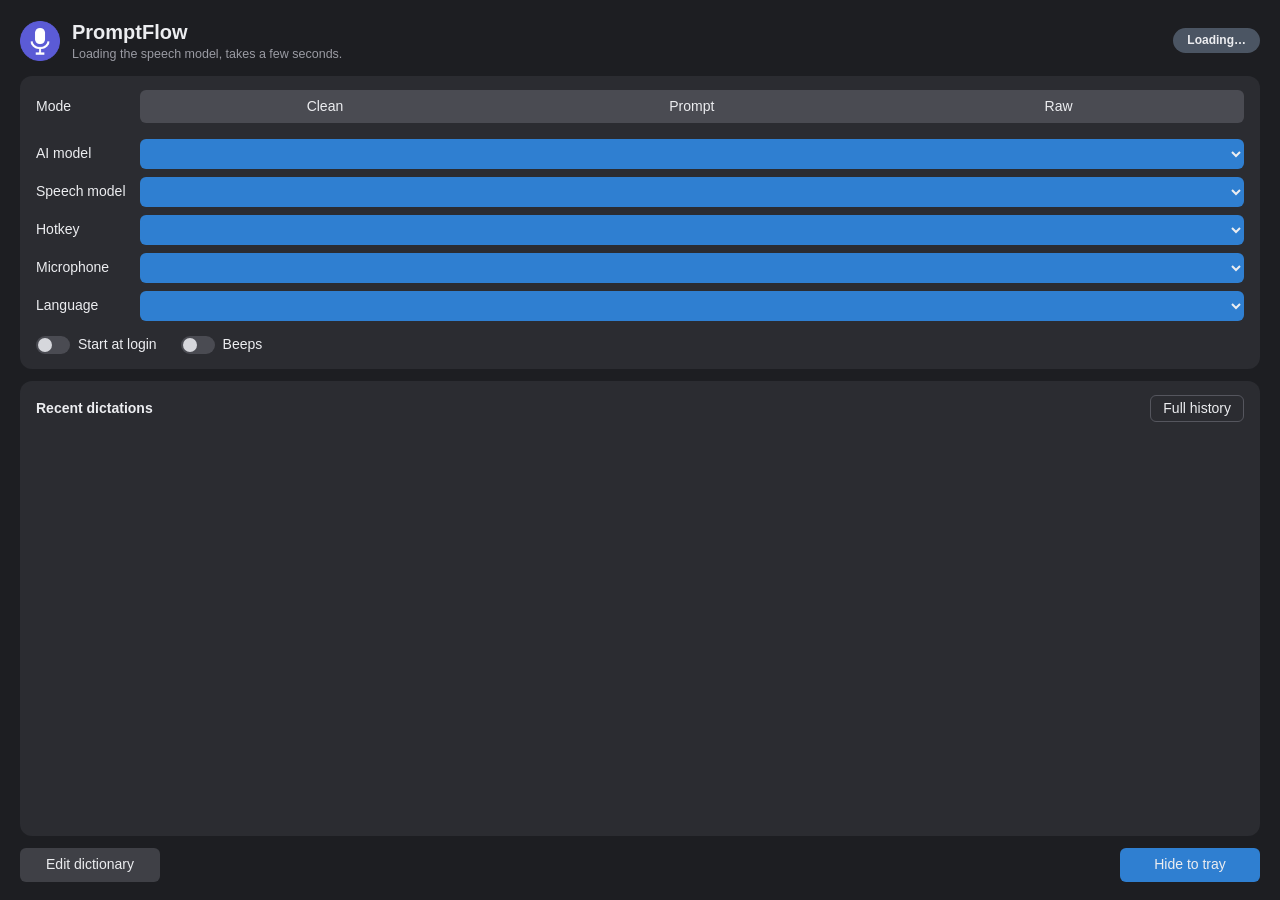
==== rust/ui/index.html @ 63909ea2 "Rust rewrite: Tauri skeleton (window + tray) Start of PromptFlow 2.0 in Rust with Tauri v2, in rust/" ====
<!doctype html>
<html lang="en">
<head>
  <meta charset="utf-8">
  <meta name="viewport" content="width=device-width, initial-scale=1">
  <title>PromptFlow</title>
  <link rel="stylesheet" href="style.css">
</head>
<body>
  <header>
    <img class="logo" src="icon.png" alt="">
    <div class="titles">
      <h1>PromptFlow</h1>
      <p id="hint">Loading the speech model, takes a few seconds.</p>
    </div>
    <span id="status" class="status loading">Loading…</span>
  </header>

  <section id="permissions" class="banner" hidden>
    <p id="permissions-text"></p>
    <button id="permissions-open">Open Settings</button>
  </section>

  <section class="card settings">
    <label>Mode</label>
    <div class="segmented" id="mode">
      <button data-value="clean">Clean</button>
      <button data-value="prompt">Prompt</button>
      <button data-value="raw">Raw</button>
    </div>
    <span></span><p class="sub" id="mode-hint"></p>

    <label for="ai-model">AI model</label>
    <select id="ai-model"></select>

    <label for="speech-model">Speech model</label>
    <select id="speech-model"></select>

    <label for="hotkey">Hotkey</label>
    <select id="hotkey"></select>

    <label for="mic">Microphone</label>
    <select id="mic"></select>

    <label for="language">Language</label>
    <select id="language"></select>

    <div class="switches">
      <label class="switch"><input type="checkbox" id="autostart"><span></span><em id="autostart-label">Start at login</em></label>
      <label class="switch"><input type="checkbox" id="sounds"><span></span><em>Beeps</em></label>
    </div>
  </section>

  <section class="card history">
    <div class="history-top">
      <h2>Recent dictations</h2>
      <button class="ghost" id="open-history">Full history</button>
    </div>
    <div id="history-list"></div>
  </section>

  <footer>
    <button class="secondary" id="edit-dictionary">Edit dictionary</button>
    <button class="primary" id="hide">Hide to tray</button>
  </footer>

  <script src="main.js"></script>
</body>
</html>
---- rust/ui/style.css ----
:root {
  --bg: #1d1e22;
  --card: #2b2c31;
  --item: #2f3036;
  --text: #ecedf0;
  --muted: #9a9ba3;
  --accent: #2f7fd1;
  --accent-hover: #2a6fb6;
  --ready: #1f8f4e;
  --recording: #d93f45;
  --processing: #c77418;
  --idle: #4b5563;
  color-scheme: dark;
}

* { box-sizing: border-box; }

html, body { height: 100%; }

body {
  margin: 0;
  padding: 18px 20px;
  display: flex;
  flex-direction: column;
  gap: 12px;
  background: var(--bg);
  color: var(--text);
  font: 14px/1.4 "Segoe UI", -apple-system, BlinkMacSystemFont, "Helvetica Neue", sans-serif;
  user-select: none;
  overflow: hidden;
}

button, select { font: inherit; color: inherit; }

header { display: flex; align-items: center; gap: 12px; }
.logo { width: 40px; height: 40px; }
.titles { flex: 1; min-width: 0; }
h1 { margin: 0; font-size: 20px; }
#hint { margin: 0; color: var(--muted); font-size: 12.5px; }

.status {
  padding: 4px 14px;
  border-radius: 13px;
  font-size: 12px;
  font-weight: 700;
  white-space: nowrap;
  background: var(--idle);
}
.status.ready { background: var(--ready); }
.status.recording { background: var(--recording); }
.status.processing, .status.permission { background: var(--processing); }
.status.error { background: var(--recording); }

.banner {
  padding: 10px 14px;
  border: 1px solid var(--processing);
  border-radius: 12px;
  background: #3a2a12;
}
.banner p { margin: 0 0 8px; }
.banner button {
  border: 0; border-radius: 6px; padding: 5px 12px;
  background: var(--processing); cursor: pointer;
}

.card { background: var(--card); border-radius: 12px; padding: 14px 16px; }

.settings {
  display: grid;
  grid-template-columns: auto 1fr;
  gap: 8px 14px;
  align-items: center;
}
.settings > label { color: var(--text); }
.sub { margin: -4px 0 2px; color: var(--muted); font-size: 12.5px; }

select {
  width: 100%;
  padding: 6px 10px;
  border: 0;
  border-radius: 6px;
  background: var(--accent);
  cursor: pointer;
}
select:hover { background: var(--accent-hover); }

.segmented { display: flex; background: #4a4b52; border-radius: 6px; padding: 2px; }
.segmented button {
  flex: 1; border: 0; padding: 5px 0; border-radius: 5px;
  background: transparent; cursor: pointer;
}
.segmented button.active { background: var(--accent); }

.switches { grid-column: 1 / -1; display: flex; gap: 24px; margin-top: 6px; }
.switch { display: flex; align-items: center; gap: 8px; cursor: pointer; }
.switch input { display: none; }
.switch span {
  width: 34px; height: 18px; border-radius: 9px; background: #4a4b52; position: relative; transition: .15s;
}
.switch span::after {
  content: ""; position: absolute; top: 2px; left: 2px; width: 14px; height: 14px;
  border-radius: 50%; background: #d6d7dc; transition: .15s;
}
.switch input:checked + span { background: var(--accent); }
.switch input:checked + span::after { left: 18px; background: white; }
.switch em { font-style: normal; }

.history { flex: 1; min-height: 0; display: flex; flex-direction: column; }
.history-top { display: flex; align-items: center; justify-content: space-between; margin-bottom: 6px; }
h2 { margin: 0; font-size: 14px; }
#history-list { flex: 1; overflow-y: auto; padding-right: 4px; }
.item {
  display: flex; gap: 10px; align-items: center;
  background: var(--item); border-radius: 8px; padding: 8px 12px; margin-bottom: 8px;
}
.item .text { flex: 1; min-width: 0; white-space: pre-wrap; word-break: break-word; user-select: text; }
.item time { display: block; color: var(--muted); font-size: 11px; }
.empty { color: var(--muted); text-align: center; margin-top: 40px; }

button.ghost, button.copy {
  border: 1px solid #55565e; background: transparent; border-radius: 6px; padding: 3px 12px; cursor: pointer;
}
button.copy { background: #45464d; border: 0; min-width: 72px; padding: 5px 10px; }

footer { display: flex; justify-content: space-between; }
footer button { border: 0; border-radius: 6px; padding: 7px 0; width: 140px; cursor: pointer; }
.primary { background: var(--accent); }
.primary:hover { background: var(--accent-hover); }
.secondary { background: #3f4046; }
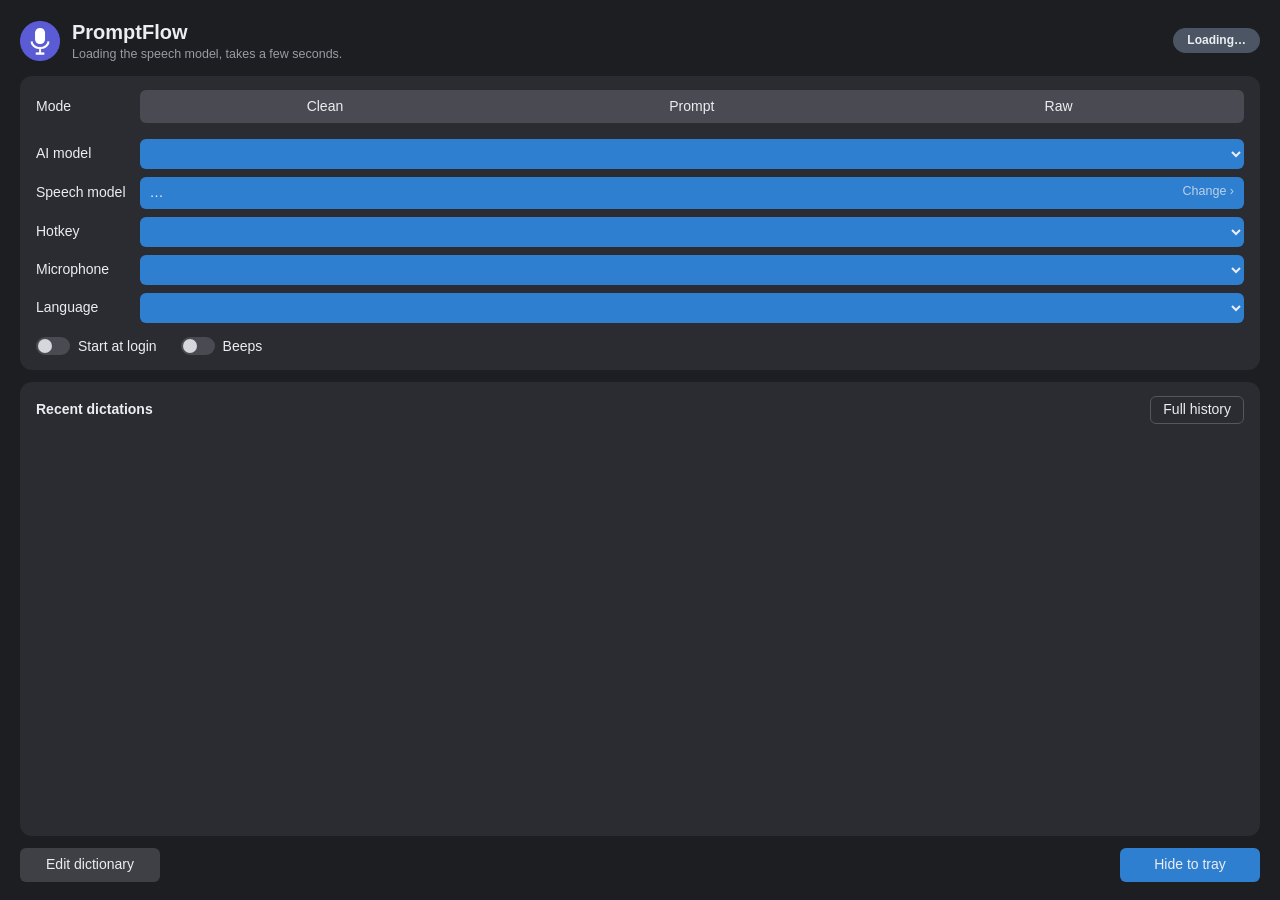
==== commit ca75d598: "Rust: model catalog with hardware-based recommendations and downloads - Catalog of Whisper models (T" ====
--- a/rust/ui/index.html
+++ b/rust/ui/index.html
@@ -34,7 +34,7 @@
     <select id="ai-model"></select>
 
     <label for="speech-model">Speech model</label>
-    <select id="speech-model"></select>
+    <button id="speech-model" class="picker">…</button>
 
     <label for="hotkey">Hotkey</label>
     <select id="hotkey"></select>
@@ -64,6 +64,17 @@
     <button class="primary" id="hide">Hide to tray</button>
   </footer>
 
+  <section id="catalog" class="sheet" hidden>
+    <div class="sheet-head">
+      <h2>Speech models</h2>
+      <button id="catalog-close" class="close" title="Close">✕</button>
+    </div>
+    <p id="catalog-hw" class="sub"></p>
+    <p id="catalog-reason"></p>
+    <div id="catalog-list"></div>
+    <div id="ai-box" class="ai-box"></div>
+  </section>
+
   <script src="main.js"></script>
 </body>
 </html>
--- a/rust/ui/style.css
+++ b/rust/ui/style.css
@@ -122,6 +122,48 @@
 }
 button.copy { background: #45464d; border: 0; min-width: 72px; padding: 5px 10px; }
 
+.picker {
+  width: 100%; text-align: left; padding: 6px 10px; border: 0; border-radius: 6px;
+  background: var(--accent); cursor: pointer;
+}
+.picker:hover { background: var(--accent-hover); }
+.picker::after { content: "Change ›"; float: right; opacity: .75; font-size: 12.5px; }
+
+/* Model catalog: a sheet over the whole window */
+.sheet {
+  position: fixed; inset: 0; z-index: 10;
+  padding: 18px 20px; overflow-y: auto;
+  background: var(--bg);
+}
+.sheet-head { display: flex; align-items: center; justify-content: space-between; }
+.sheet-head h2 { font-size: 18px; }
+.close { border: 0; background: transparent; font-size: 18px; cursor: pointer; color: var(--muted); }
+#catalog-reason { margin: 4px 0 12px; }
+.model {
+  background: var(--card); border-radius: 10px; padding: 12px 14px; margin-bottom: 10px;
+  border: 1px solid transparent;
+}
+.model.recommended { border-color: var(--ready); }
+.model-top { display: flex; align-items: center; gap: 8px; flex-wrap: wrap; }
+.model-top strong { margin-right: auto; }
+.badge { font-size: 11px; font-weight: 700; padding: 2px 8px; border-radius: 10px; background: #45464d; }
+.badge.rec { background: var(--ready); }
+.badge.use { background: var(--accent); }
+.model p { margin: 4px 0 6px; color: var(--muted); font-size: 12.5px; }
+.model .meta { font-size: 12px; color: var(--text); opacity: .8; }
+.model-actions { display: flex; align-items: center; gap: 10px; margin-top: 8px; }
+.model-actions button {
+  border: 0; border-radius: 6px; padding: 5px 14px; cursor: pointer; background: var(--accent);
+}
+.model-actions button.secondary { background: #45464d; }
+.bar { flex: 1; height: 6px; border-radius: 3px; background: #45464d; overflow: hidden; }
+.bar span { display: block; height: 100%; width: 0; background: var(--accent); transition: width .2s; }
+.progress-text { font-size: 12px; color: var(--muted); min-width: 120px; text-align: right; }
+.group-title { margin: 16px 0 8px; color: var(--muted); font-size: 12px; text-transform: uppercase; letter-spacing: .05em; }
+.ai-box { background: var(--card); border-radius: 10px; padding: 12px 14px; margin-top: 16px; }
+.ai-box p { margin: 0 0 8px; }
+.ai-box button { border: 0; border-radius: 6px; padding: 5px 14px; cursor: pointer; background: var(--accent); }
+
 footer { display: flex; justify-content: space-between; }
 footer button { border: 0; border-radius: 6px; padding: 7px 0; width: 140px; cursor: pointer; }
 .primary { background: var(--accent); }
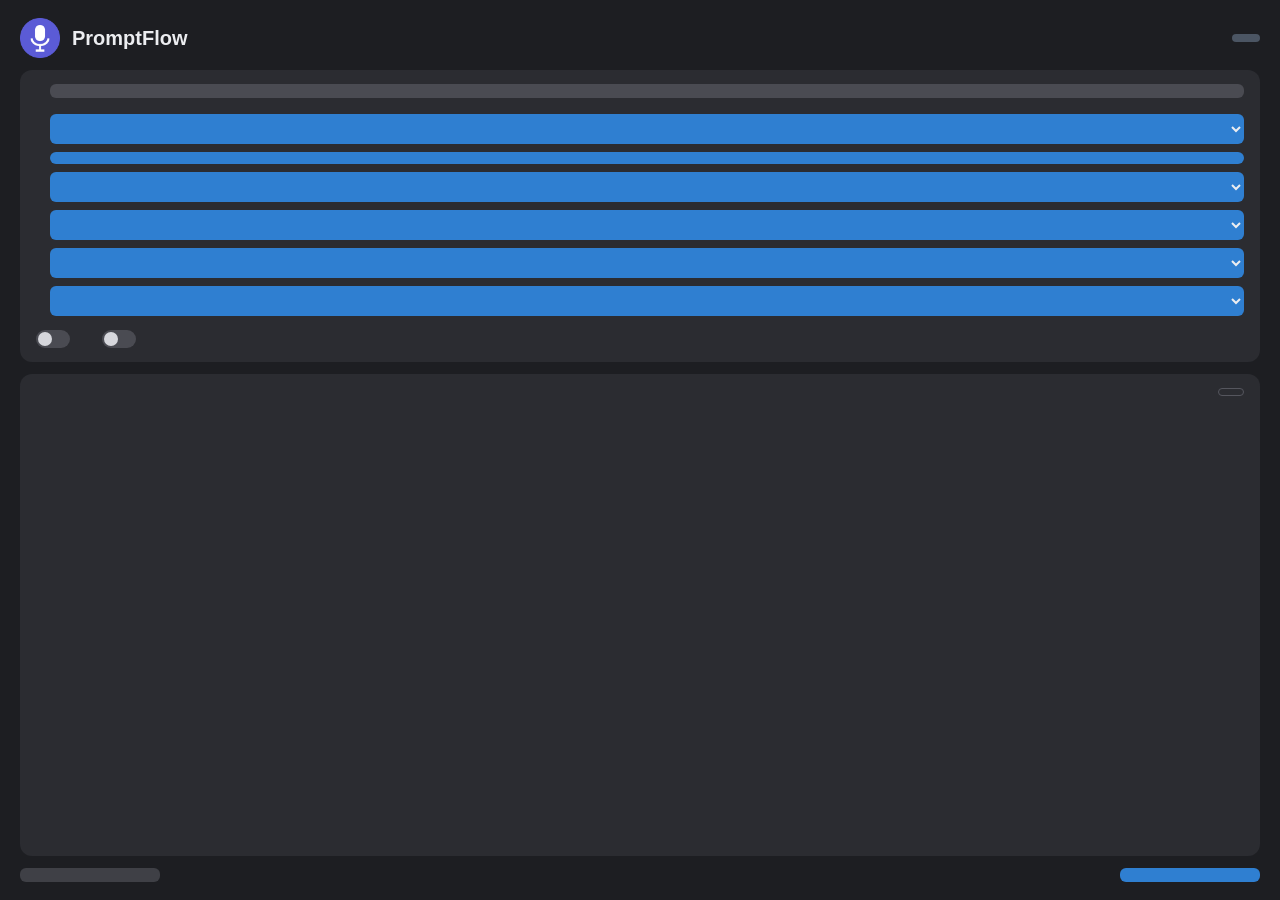
==== commit 719f7db4: "Rust: interface in 16 languages, recommendations by language and hardware Interface - The window, th" ====
--- a/rust/ui/index.html
+++ b/rust/ui/index.html
@@ -11,70 +11,95 @@
     <img class="logo" src="icon.png" alt="">
     <div class="titles">
       <h1>PromptFlow</h1>
-      <p id="hint">Loading the speech model, takes a few seconds.</p>
+      <p id="hint"></p>
     </div>
-    <span id="status" class="status loading">Loading…</span>
+    <span id="status" class="status loading"></span>
   </header>
 
   <section id="permissions" class="banner" hidden>
     <p id="permissions-text"></p>
-    <button id="permissions-open">Open Settings</button>
+    <button id="permissions-open"></button>
   </section>
 
   <section class="card settings">
-    <label>Mode</label>
+    <label data-i18n="settings.mode"></label>
     <div class="segmented" id="mode">
-      <button data-value="clean">Clean</button>
-      <button data-value="prompt">Prompt</button>
-      <button data-value="raw">Raw</button>
+      <button data-value="clean" data-i18n="mode.clean"></button>
+      <button data-value="prompt" data-i18n="mode.prompt"></button>
+      <button data-value="raw" data-i18n="mode.raw"></button>
     </div>
     <span></span><p class="sub" id="mode-hint"></p>
 
-    <label for="ai-model">AI model</label>
+    <label for="ai-model" data-i18n="settings.ai_model"></label>
     <select id="ai-model"></select>
 
-    <label for="speech-model">Speech model</label>
-    <button id="speech-model" class="picker">…</button>
+    <label for="speech-model" data-i18n="settings.speech_model"></label>
+    <button id="speech-model" class="picker"><span id="speech-model-name"></span><em data-i18n="settings.change"></em></button>
 
-    <label for="hotkey">Hotkey</label>
+    <label for="hotkey" data-i18n="settings.hotkey"></label>
     <select id="hotkey"></select>
 
-    <label for="mic">Microphone</label>
+    <label for="mic" data-i18n="settings.microphone"></label>
     <select id="mic"></select>
 
-    <label for="language">Language</label>
+    <label for="language" data-i18n="settings.dictation_language"></label>
     <select id="language"></select>
 
+    <label for="ui-language" data-i18n="settings.interface_language"></label>
+    <select id="ui-language"></select>
+
     <div class="switches">
-      <label class="switch"><input type="checkbox" id="autostart"><span></span><em id="autostart-label">Start at login</em></label>
-      <label class="switch"><input type="checkbox" id="sounds"><span></span><em>Beeps</em></label>
+      <label class="switch"><input type="checkbox" id="autostart"><span></span><em id="autostart-label"></em></label>
+      <label class="switch"><input type="checkbox" id="sounds"><span></span><em data-i18n="settings.beeps"></em></label>
     </div>
   </section>
 
   <section class="card history">
     <div class="history-top">
-      <h2>Recent dictations</h2>
-      <button class="ghost" id="open-history">Full history</button>
+      <h2 data-i18n="history.title"></h2>
+      <button class="ghost" id="open-history" data-i18n="history.full"></button>
     </div>
     <div id="history-list"></div>
   </section>
 
   <footer>
-    <button class="secondary" id="edit-dictionary">Edit dictionary</button>
-    <button class="primary" id="hide">Hide to tray</button>
+    <button class="secondary" id="edit-dictionary" data-i18n="footer.dictionary"></button>
+    <button class="primary" id="hide"></button>
   </footer>
 
   <section id="catalog" class="sheet" hidden>
     <div class="sheet-head">
-      <h2>Speech models</h2>
-      <button id="catalog-close" class="close" title="Close">✕</button>
+      <h2 data-i18n="catalog.title"></h2>
+      <button id="catalog-close" class="close" data-i18n-title="catalog.close">✕</button>
     </div>
     <p id="catalog-hw" class="sub"></p>
+    <div class="languages">
+      <strong data-i18n="catalog.languages"></strong>
+      <div id="language-chips" class="chips"></div>
+      <p class="sub" data-i18n="catalog.languages_hint"></p>
+    </div>
     <p id="catalog-reason"></p>
     <div id="catalog-list"></div>
     <div id="ai-box" class="ai-box"></div>
   </section>
 
+  <script src="i18n.js"></script>
+  <script src="locales/en.js"></script>
+  <script src="locales/es.js"></script>
+  <script src="locales/pt.js"></script>
+  <script src="locales/fr.js"></script>
+  <script src="locales/de.js"></script>
+  <script src="locales/it.js"></script>
+  <script src="locales/nl.js"></script>
+  <script src="locales/pl.js"></script>
+  <script src="locales/tr.js"></script>
+  <script src="locales/ru.js"></script>
+  <script src="locales/uk.js"></script>
+  <script src="locales/ja.js"></script>
+  <script src="locales/ko.js"></script>
+  <script src="locales/zh.js"></script>
+  <script src="locales/id.js"></script>
+  <script src="locales/vi.js"></script>
   <script src="main.js"></script>
 </body>
 </html>
--- a/rust/ui/style.css
+++ b/rust/ui/style.css
@@ -127,7 +127,21 @@
   background: var(--accent); cursor: pointer;
 }
 .picker:hover { background: var(--accent-hover); }
-.picker::after { content: "Change ›"; float: right; opacity: .75; font-size: 12.5px; }
+.picker { display: flex; justify-content: space-between; gap: 8px; }
+.picker em { font-style: normal; opacity: .75; font-size: 12.5px; white-space: nowrap; }
+
+.languages { background: var(--card); border-radius: 10px; padding: 10px 14px; margin: 8px 0 4px; }
+.chips { display: flex; flex-wrap: wrap; gap: 6px; margin: 8px 0 4px; }
+.chip {
+  border: 1px solid #55565e; background: transparent; border-radius: 14px; padding: 3px 12px; cursor: pointer;
+}
+.chip.on { background: var(--accent); border-color: var(--accent); }
+.chip.add { border-style: dashed; color: var(--muted); }
+.chips select { width: auto; padding: 3px 8px; border-radius: 14px; }
+.model .stats { display: flex; gap: 14px; flex-wrap: wrap; font-size: 12.5px; margin-top: 2px; }
+.model .stats .good { color: #4ade80; }
+.model .stats .warn { color: #f0b35a; }
+.model.dim { opacity: .55; }
 
 /* Model catalog: a sheet over the whole window */
 .sheet {
@@ -165,7 +179,8 @@
 .ai-box button { border: 0; border-radius: 6px; padding: 5px 14px; cursor: pointer; background: var(--accent); }
 
 footer { display: flex; justify-content: space-between; }
-footer button { border: 0; border-radius: 6px; padding: 7px 0; width: 140px; cursor: pointer; }
+footer { gap: 10px; }
+footer button { border: 0; border-radius: 6px; padding: 7px 14px; min-width: 140px; cursor: pointer; white-space: nowrap; }
 .primary { background: var(--accent); }
 .primary:hover { background: var(--accent-hover); }
 .secondary { background: #3f4046; }
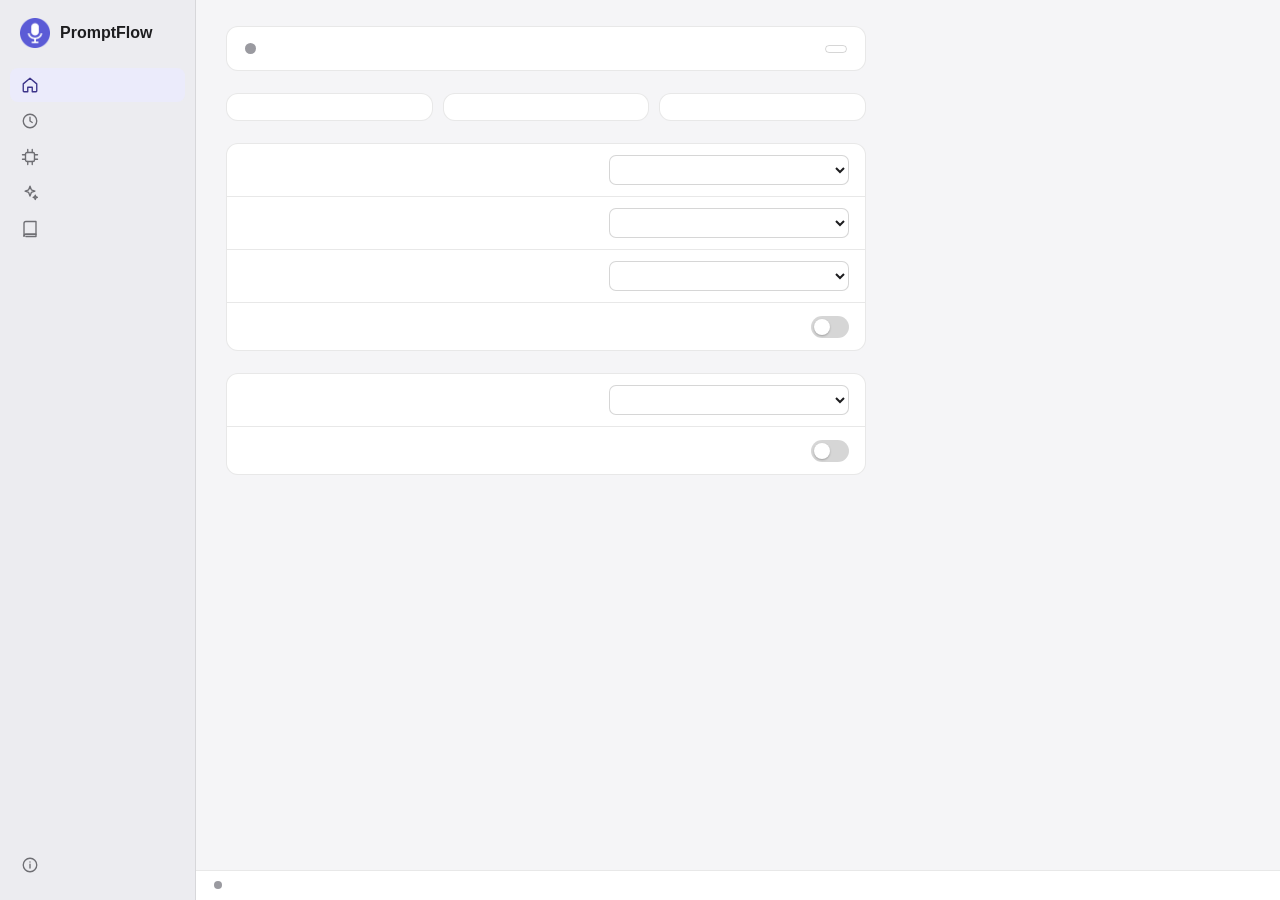
==== commit cfbc5592: "Rust: redesigned window with a sidebar and a first-run setup guide Window - Sidebar with General, Hi" ====
--- a/rust/ui/index.html
+++ b/rust/ui/index.html
@@ -7,99 +7,170 @@
   <link rel="stylesheet" href="style.css">
 </head>
 <body>
-  <header>
-    <img class="logo" src="icon.png" alt="">
-    <div class="titles">
+<div class="app">
+  <nav class="sidebar">
+    <div class="brand"><img src="icon.png" alt="">PromptFlow</div>
+    <button class="nav active" data-page="general">
+      <svg viewBox="0 0 24 24" fill="none" stroke="currentColor" stroke-width="1.8" stroke-linecap="round" stroke-linejoin="round"><path d="M3 10.5 12 3l9 7.5V20a1 1 0 0 1-1 1h-5v-6H9v6H4a1 1 0 0 1-1-1z"/></svg>
+      <span data-i18n="nav.general"></span>
+    </button>
+    <button class="nav" data-page="history">
+      <svg viewBox="0 0 24 24" fill="none" stroke="currentColor" stroke-width="1.8" stroke-linecap="round" stroke-linejoin="round"><circle cx="12" cy="12" r="9"/><path d="M12 7v5l3 2"/></svg>
+      <span data-i18n="nav.history"></span>
+    </button>
+    <button class="nav" data-page="models">
+      <svg viewBox="0 0 24 24" fill="none" stroke="currentColor" stroke-width="1.8" stroke-linecap="round" stroke-linejoin="round"><rect x="6" y="6" width="12" height="12" rx="2"/><path d="M9 2v4M15 2v4M9 18v4M15 18v4M2 9h4M2 15h4M18 9h4M18 15h4"/></svg>
+      <span data-i18n="nav.models"></span>
+    </button>
+    <button class="nav" data-page="ai">
+      <svg viewBox="0 0 24 24" fill="none" stroke="currentColor" stroke-width="1.8" stroke-linecap="round" stroke-linejoin="round"><path d="M12 3l1.8 4.7L18.5 9.5 13.8 11.3 12 16l-1.8-4.7L5.5 9.5l4.7-1.8z"/><path d="M19 15l.8 2 2 .8-2 .8-.8 2-.8-2-2-.8 2-.8z"/></svg>
+      <span data-i18n="nav.ai"></span>
+    </button>
+    <button class="nav" data-page="dictionary">
+      <svg viewBox="0 0 24 24" fill="none" stroke="currentColor" stroke-width="1.8" stroke-linecap="round" stroke-linejoin="round"><path d="M4 4.5A2.5 2.5 0 0 1 6.5 2H20v17H6.5A2.5 2.5 0 0 0 4 21.5z"/><path d="M4 21.5A2.5 2.5 0 0 1 6.5 19H20v3H6.5"/></svg>
+      <span data-i18n="nav.dictionary"></span>
+    </button>
+    <div class="spacer"></div>
+    <button class="nav" data-page="about">
+      <svg viewBox="0 0 24 24" fill="none" stroke="currentColor" stroke-width="1.8" stroke-linecap="round" stroke-linejoin="round"><circle cx="12" cy="12" r="9"/><path d="M12 11v5M12 8h.01"/></svg>
+      <span data-i18n="nav.about"></span>
+    </button>
+  </nav>
+
+  <main>
+    <!-- General -->
+    <section class="page active" id="page-general">
+      <div id="permissions" class="banner" hidden>
+        <p id="permissions-text"></p>
+        <button class="btn primary" id="permissions-open"></button>
+      </div>
+      <div class="group status-card">
+        <span class="dot" id="status-dot"></span>
+        <div class="text">
+          <strong id="status"></strong>
+          <p class="muted small" id="hint"></p>
+        </div>
+        <span class="key" id="status-key"></span>
+      </div>
+
+      <div class="section-title" data-i18n="settings.mode"></div>
+      <div class="modes" id="mode">
+        <button class="mode" data-value="clean"><strong data-i18n="mode.clean"></strong><span data-i18n="mode.clean.hint"></span></button>
+        <button class="mode" data-value="prompt"><strong data-i18n="mode.prompt"></strong><span data-i18n="mode.prompt.hint"></span></button>
+        <button class="mode" data-value="raw"><strong data-i18n="mode.raw"></strong><span data-i18n="mode.raw.hint"></span></button>
+      </div>
+
+      <div class="section-title" data-i18n="section.dictation"></div>
+      <div class="group">
+        <div class="row"><span data-i18n="settings.hotkey"></span><select id="hotkey"></select></div>
+        <div class="row"><span data-i18n="settings.microphone"></span><select id="mic"></select></div>
+        <div class="row">
+          <div class="label"><span data-i18n="settings.dictation_language"></span><span class="small" data-i18n="settings.dictation_language.hint"></span></div>
+          <select id="language"></select>
+        </div>
+        <div class="row"><span data-i18n="settings.beeps"></span><label class="toggle"><input type="checkbox" id="sounds"><span></span></label></div>
+      </div>
+
+      <div class="section-title" data-i18n="section.app"></div>
+      <div class="group">
+        <div class="row"><span data-i18n="settings.interface_language"></span><select id="ui-language"></select></div>
+        <div class="row"><span id="autostart-label"></span><label class="toggle"><input type="checkbox" id="autostart"><span></span></label></div>
+      </div>
+    </section>
+
+    <!-- History -->
+    <section class="page" id="page-history">
+      <header><h1 data-i18n="nav.history"></h1><p class="muted" data-i18n="history.subtitle"></p></header>
+      <input type="search" class="search" id="history-search">
+      <div class="group" id="history-list"></div>
+      <p style="margin-top: 12px"><button class="btn" id="open-history" data-i18n="history.full"></button></p>
+    </section>
+
+    <!-- Models -->
+    <section class="page" id="page-models">
+      <header><h1 data-i18n="catalog.title"></h1><p class="muted small" id="catalog-hw"></p></header>
+      <div class="group languages">
+        <strong data-i18n="catalog.languages"></strong>
+        <div id="language-chips" class="chips"></div>
+        <p class="muted small" data-i18n="catalog.languages_hint"></p>
+      </div>
+      <p class="reason" id="catalog-reason"></p>
+      <div id="catalog-list"></div>
+    </section>
+
+    <!-- AI cleanup -->
+    <section class="page" id="page-ai">
+      <header><h1 data-i18n="nav.ai"></h1><p class="muted" data-i18n="ai.page_hint"></p></header>
+      <div class="group">
+        <div class="row">
+          <div class="label"><span data-i18n="settings.ai_model"></span><span class="small" id="ai-status"></span></div>
+          <select id="ai-model"></select>
+        </div>
+      </div>
+      <div class="section-title" data-i18n="ai.suggestion"></div>
+      <div class="group" id="ai-box" style="padding: 14px 16px"></div>
+    </section>
+
+    <!-- Dictionary -->
+    <section class="page" id="page-dictionary">
+      <header><h1 data-i18n="nav.dictionary"></h1><p class="muted" data-i18n="dictionary.hint"></p></header>
+      <div class="dict-head"><span data-i18n="dictionary.wrong"></span><span></span><span data-i18n="dictionary.right"></span><span></span></div>
+      <div class="group" id="dict-list"></div>
+      <p style="margin-top: 12px; display: flex; gap: 10px; align-items: center">
+        <button class="btn" id="dict-add" data-i18n="dictionary.add"></button>
+        <span class="muted small" id="dict-saved"></span>
+      </p>
+    </section>
+
+    <!-- About -->
+    <section class="page" id="page-about">
+      <img class="hero-logo" src="icon.png" alt="">
       <h1>PromptFlow</h1>
-      <p id="hint"></p>
-    </div>
-    <span id="status" class="status loading"></span>
-  </header>
+      <p class="muted" data-i18n="about.tagline"></p>
+      <p class="muted small" id="about-version" style="margin-top: 6px"></p>
+      <div class="group" style="margin-top: 22px">
+        <div class="row"><span data-i18n="about.github"></span><button class="btn" id="about-github" data-i18n="about.open"></button></div>
+        <div class="row"><span data-i18n="about.report"></span><button class="btn" id="about-issue" data-i18n="about.open"></button></div>
+        <div class="row"><span data-i18n="about.data_folder"></span><button class="btn" id="about-data" data-i18n="about.open"></button></div>
+        <div class="row"><span data-i18n="about.setup_again"></span><button class="btn" id="about-wizard" data-i18n="about.start"></button></div>
+      </div>
+      <p class="muted small" style="margin-top: 18px" data-i18n="about.credits"></p>
+    </section>
+  </main>
 
-  <section id="permissions" class="banner" hidden>
-    <p id="permissions-text"></p>
-    <button id="permissions-open"></button>
-  </section>
+  <footer class="statusbar">
+    <span><span class="dot" id="foot-dot"></span><span id="foot-model"></span></span>
+    <span id="foot-version"></span>
+  </footer>
+</div>
 
-  <section class="card settings">
-    <label data-i18n="settings.mode"></label>
-    <div class="segmented" id="mode">
-      <button data-value="clean" data-i18n="mode.clean"></button>
-      <button data-value="prompt" data-i18n="mode.prompt"></button>
-      <button data-value="raw" data-i18n="mode.raw"></button>
-    </div>
-    <span></span><p class="sub" id="mode-hint"></p>
+<!-- First-run wizard -->
+<div class="wizard" id="wizard" hidden>
+  <div class="wizard-body"><div class="wizard-step" id="wizard-step"></div></div>
+  <div class="wizard-foot">
+    <button class="btn" id="wizard-back" data-i18n="onboarding.back"></button>
+    <div class="steps" id="wizard-dots"></div>
+    <button class="btn primary" id="wizard-next" data-i18n="onboarding.continue"></button>
+  </div>
+</div>
 
-    <label for="ai-model" data-i18n="settings.ai_model"></label>
-    <select id="ai-model"></select>
-
-    <label for="speech-model" data-i18n="settings.speech_model"></label>
-    <button id="speech-model" class="picker"><span id="speech-model-name"></span><em data-i18n="settings.change"></em></button>
-
-    <label for="hotkey" data-i18n="settings.hotkey"></label>
-    <select id="hotkey"></select>
-
-    <label for="mic" data-i18n="settings.microphone"></label>
-    <select id="mic"></select>
-
-    <label for="language" data-i18n="settings.dictation_language"></label>
-    <select id="language"></select>
-
-    <label for="ui-language" data-i18n="settings.interface_language"></label>
-    <select id="ui-language"></select>
-
-    <div class="switches">
-      <label class="switch"><input type="checkbox" id="autostart"><span></span><em id="autostart-label"></em></label>
-      <label class="switch"><input type="checkbox" id="sounds"><span></span><em data-i18n="settings.beeps"></em></label>
-    </div>
-  </section>
-
-  <section class="card history">
-    <div class="history-top">
-      <h2 data-i18n="history.title"></h2>
-      <button class="ghost" id="open-history" data-i18n="history.full"></button>
-    </div>
-    <div id="history-list"></div>
-  </section>
-
-  <footer>
-    <button class="secondary" id="edit-dictionary" data-i18n="footer.dictionary"></button>
-    <button class="primary" id="hide"></button>
-  </footer>
-
-  <section id="catalog" class="sheet" hidden>
-    <div class="sheet-head">
-      <h2 data-i18n="catalog.title"></h2>
-      <button id="catalog-close" class="close" data-i18n-title="catalog.close">✕</button>
-    </div>
-    <p id="catalog-hw" class="sub"></p>
-    <div class="languages">
-      <strong data-i18n="catalog.languages"></strong>
-      <div id="language-chips" class="chips"></div>
-      <p class="sub" data-i18n="catalog.languages_hint"></p>
-    </div>
-    <p id="catalog-reason"></p>
-    <div id="catalog-list"></div>
-    <div id="ai-box" class="ai-box"></div>
-  </section>
-
-  <script src="i18n.js"></script>
-  <script src="locales/en.js"></script>
-  <script src="locales/es.js"></script>
-  <script src="locales/pt.js"></script>
-  <script src="locales/fr.js"></script>
-  <script src="locales/de.js"></script>
-  <script src="locales/it.js"></script>
-  <script src="locales/nl.js"></script>
-  <script src="locales/pl.js"></script>
-  <script src="locales/tr.js"></script>
-  <script src="locales/ru.js"></script>
-  <script src="locales/uk.js"></script>
-  <script src="locales/ja.js"></script>
-  <script src="locales/ko.js"></script>
-  <script src="locales/zh.js"></script>
-  <script src="locales/id.js"></script>
-  <script src="locales/vi.js"></script>
-  <script src="main.js"></script>
+<script src="i18n.js"></script>
+<script src="locales/en.js"></script>
+<script src="locales/es.js"></script>
+<script src="locales/pt.js"></script>
+<script src="locales/fr.js"></script>
+<script src="locales/de.js"></script>
+<script src="locales/it.js"></script>
+<script src="locales/nl.js"></script>
+<script src="locales/pl.js"></script>
+<script src="locales/tr.js"></script>
+<script src="locales/ru.js"></script>
+<script src="locales/uk.js"></script>
+<script src="locales/ja.js"></script>
+<script src="locales/ko.js"></script>
+<script src="locales/zh.js"></script>
+<script src="locales/id.js"></script>
+<script src="locales/vi.js"></script>
+<script src="main.js"></script>
 </body>
 </html>
--- a/rust/ui/style.css
+++ b/rust/ui/style.css
@@ -1,186 +1,211 @@
+/* PromptFlow window. Follows the system's light / dark appearance. */
 :root {
-  --bg: #1d1e22;
-  --card: #2b2c31;
-  --item: #2f3036;
-  --text: #ecedf0;
-  --muted: #9a9ba3;
-  --accent: #2f7fd1;
-  --accent-hover: #2a6fb6;
-  --ready: #1f8f4e;
-  --recording: #d93f45;
-  --processing: #c77418;
-  --idle: #4b5563;
-  color-scheme: dark;
+  --bg: #f5f5f7;
+  --surface: #ffffff;
+  --sidebar: #ececf0;
+  --line: rgba(0, 0, 0, 0.09);
+  --line-strong: rgba(0, 0, 0, 0.16);
+  --text: #1d1d1f;
+  --muted: #6e6e73;
+  --faint: #9a9aa0;
+  --accent: #5b5bd6;
+  --accent-soft: #ebebfb;
+  --accent-text: #3c3489;
+  --on-accent: #ffffff;
+  --good: #1d9e75;
+  --warn: #b26a12;
+  --bad: #d93f45;
+  --hover: rgba(0, 0, 0, 0.04);
+  --field: #ffffff;
+  color-scheme: light;
+}
+
+@media (prefers-color-scheme: dark) {
+  :root {
+    --bg: #1c1c1f;
+    --surface: #26262a;
+    --sidebar: #19191c;
+    --line: rgba(255, 255, 255, 0.08);
+    --line-strong: rgba(255, 255, 255, 0.16);
+    --text: #ececf0;
+    --muted: #a0a0a8;
+    --faint: #75757d;
+    --accent: #7f77dd;
+    --accent-soft: #2e2b55;
+    --accent-text: #cecbf6;
+    --good: #4ade80;
+    --warn: #f0b35a;
+    --bad: #f87171;
+    --hover: rgba(255, 255, 255, 0.05);
+    --field: #2f2f34;
+    color-scheme: dark;
+  }
 }
 
 * { box-sizing: border-box; }
-
 html, body { height: 100%; }
-
 body {
   margin: 0;
-  padding: 18px 20px;
-  display: flex;
-  flex-direction: column;
-  gap: 12px;
   background: var(--bg);
   color: var(--text);
-  font: 14px/1.4 "Segoe UI", -apple-system, BlinkMacSystemFont, "Helvetica Neue", sans-serif;
+  font: 14px/1.45 "Segoe UI Variable Text", "Segoe UI", -apple-system, BlinkMacSystemFont, "Helvetica Neue", sans-serif;
   user-select: none;
   overflow: hidden;
 }
-
-button, select { font: inherit; color: inherit; }
-
-header { display: flex; align-items: center; gap: 12px; }
-.logo { width: 40px; height: 40px; }
-.titles { flex: 1; min-width: 0; }
-h1 { margin: 0; font-size: 20px; }
-#hint { margin: 0; color: var(--muted); font-size: 12.5px; }
-
-.status {
-  padding: 4px 14px;
-  border-radius: 13px;
-  font-size: 12px;
-  font-weight: 700;
+button, select, input, textarea { font: inherit; color: inherit; }
+h1 { font-size: 22px; font-weight: 600; margin: 0 0 4px; }
+h2 { font-size: 15px; font-weight: 600; margin: 0; }
+p { margin: 0; }
+.muted { color: var(--muted); }
+.small { font-size: 12.5px; }
+
+/* ---------- layout: sidebar + page + status bar ---------- */
+.app { display: grid; grid-template-columns: 196px minmax(0, 1fr); grid-template-rows: 1fr auto; height: 100%; }
+.sidebar {
+  grid-row: 1 / 3; background: var(--sidebar); border-right: 1px solid var(--line);
+  padding: 18px 10px; display: flex; flex-direction: column; gap: 2px;
+}
+.brand { display: flex; align-items: center; gap: 10px; padding: 0 10px 18px; font-size: 16px; font-weight: 600; }
+.brand img { width: 30px; height: 30px; }
+.nav {
+  display: flex; align-items: center; gap: 11px; width: 100%; border: 0; background: transparent;
+  padding: 8px 11px; border-radius: 8px; text-align: left; cursor: pointer; color: var(--muted);
+}
+.nav svg { width: 18px; height: 18px; flex: none; }
+.nav:hover { background: var(--hover); color: var(--text); }
+.nav.active { background: var(--accent-soft); color: var(--accent-text); font-weight: 600; }
+.sidebar .spacer { flex: 1; }
+
+main { overflow-y: auto; overflow-x: hidden; min-width: 0; padding: 26px 30px 30px; }
+.page { display: none; max-width: 640px; min-width: 0; }
+.page.active { display: block; }
+.page > header { margin-bottom: 18px; }
+
+.statusbar {
+  grid-column: 2; border-top: 1px solid var(--line); background: var(--surface);
+  display: flex; justify-content: space-between; align-items: center; padding: 6px 18px; font-size: 12px; color: var(--muted);
+}
+.dot { display: inline-block; width: 8px; height: 8px; border-radius: 50%; background: var(--faint); margin-right: 7px; }
+.dot.ready { background: var(--good); }
+.dot.recording { background: var(--bad); }
+.dot.processing, .dot.attention { background: var(--warn); }
+.link { border: 0; background: none; color: var(--muted); cursor: pointer; padding: 0; font-size: 12px; }
+.link:hover { color: var(--text); }
+
+/* ---------- building blocks ---------- */
+.section-title { font-size: 12px; color: var(--muted); margin: 22px 0 8px 4px; }
+.group { background: var(--surface); border: 1px solid var(--line); border-radius: 12px; }
+.row { display: flex; align-items: center; justify-content: space-between; gap: 16px; padding: 11px 16px; min-height: 48px; }
+.row + .row { border-top: 1px solid var(--line); }
+.row .label { display: flex; flex-direction: column; }
+.row .label .small { color: var(--muted); }
+
+select, input[type="text"], input[type="search"], textarea {
+  background: var(--field); border: 1px solid var(--line-strong); border-radius: 7px; padding: 5px 10px;
+}
+select { min-width: 0; width: 240px; max-width: 45%; cursor: pointer; }
+input[type="text"], input[type="search"] { outline: none; }
+input:focus, select:focus, textarea:focus { border-color: var(--accent); outline: none; }
+
+.btn {
+  border: 1px solid var(--line-strong); background: var(--surface); border-radius: 7px; padding: 6px 14px; cursor: pointer;
   white-space: nowrap;
-  background: var(--idle);
-}
-.status.ready { background: var(--ready); }
-.status.recording { background: var(--recording); }
-.status.processing, .status.permission { background: var(--processing); }
-.status.error { background: var(--recording); }
-
-.banner {
-  padding: 10px 14px;
-  border: 1px solid var(--processing);
-  border-radius: 12px;
-  background: #3a2a12;
-}
-.banner p { margin: 0 0 8px; }
-.banner button {
-  border: 0; border-radius: 6px; padding: 5px 12px;
-  background: var(--processing); cursor: pointer;
-}
-
-.card { background: var(--card); border-radius: 12px; padding: 14px 16px; }
-
-.settings {
-  display: grid;
-  grid-template-columns: auto 1fr;
-  gap: 8px 14px;
-  align-items: center;
-}
-.settings > label { color: var(--text); }
-.sub { margin: -4px 0 2px; color: var(--muted); font-size: 12.5px; }
-
-select {
-  width: 100%;
-  padding: 6px 10px;
-  border: 0;
-  border-radius: 6px;
-  background: var(--accent);
-  cursor: pointer;
-}
-select:hover { background: var(--accent-hover); }
-
-.segmented { display: flex; background: #4a4b52; border-radius: 6px; padding: 2px; }
-.segmented button {
-  flex: 1; border: 0; padding: 5px 0; border-radius: 5px;
-  background: transparent; cursor: pointer;
-}
-.segmented button.active { background: var(--accent); }
-
-.switches { grid-column: 1 / -1; display: flex; gap: 24px; margin-top: 6px; }
-.switch { display: flex; align-items: center; gap: 8px; cursor: pointer; }
-.switch input { display: none; }
-.switch span {
-  width: 34px; height: 18px; border-radius: 9px; background: #4a4b52; position: relative; transition: .15s;
-}
-.switch span::after {
-  content: ""; position: absolute; top: 2px; left: 2px; width: 14px; height: 14px;
-  border-radius: 50%; background: #d6d7dc; transition: .15s;
-}
-.switch input:checked + span { background: var(--accent); }
-.switch input:checked + span::after { left: 18px; background: white; }
-.switch em { font-style: normal; }
-
-.history { flex: 1; min-height: 0; display: flex; flex-direction: column; }
-.history-top { display: flex; align-items: center; justify-content: space-between; margin-bottom: 6px; }
-h2 { margin: 0; font-size: 14px; }
-#history-list { flex: 1; overflow-y: auto; padding-right: 4px; }
-.item {
-  display: flex; gap: 10px; align-items: center;
-  background: var(--item); border-radius: 8px; padding: 8px 12px; margin-bottom: 8px;
-}
+}
+.btn:hover { background: var(--hover); }
+.btn.primary { background: var(--accent); border-color: var(--accent); color: var(--on-accent); }
+.btn.primary:hover { filter: brightness(1.08); }
+.btn:disabled { opacity: .5; cursor: default; }
+
+.toggle { position: relative; width: 38px; height: 22px; flex: none; }
+.toggle input { opacity: 0; width: 0; height: 0; position: absolute; }
+.toggle span { position: absolute; inset: 0; background: var(--line-strong); border-radius: 11px; cursor: pointer; transition: .15s; }
+.toggle span::after {
+  content: ""; position: absolute; top: 3px; left: 3px; width: 16px; height: 16px; border-radius: 50%; background: white; transition: .15s;
+  box-shadow: 0 1px 2px rgba(0, 0, 0, .25);
+}
+.toggle input:checked + span { background: var(--accent); }
+.toggle input:checked + span::after { left: 19px; }
+
+.badge { font-size: 11px; font-weight: 600; padding: 2px 8px; border-radius: 10px; background: var(--hover); color: var(--muted); }
+.badge.rec { background: var(--good); color: white; }
+.badge.use { background: var(--accent-soft); color: var(--accent-text); }
+
+/* status card on General */
+.status-card { display: flex; align-items: center; gap: 14px; padding: 16px 18px; }
+.status-card .dot { width: 11px; height: 11px; margin: 0; }
+.status-card .text { flex: 1; }
+.status-card strong { font-size: 15px; }
+.key { font-size: 12px; padding: 3px 10px; border-radius: 7px; border: 1px solid var(--line-strong); color: var(--muted); }
+
+/* mode cards */
+.modes { display: grid; grid-template-columns: repeat(3, minmax(0, 1fr)); gap: 10px; }
+.mode {
+  border: 1px solid var(--line); background: var(--surface); border-radius: 12px; padding: 12px 14px; text-align: left; cursor: pointer;
+}
+.mode:hover { border-color: var(--line-strong); }
+.mode.active { border: 2px solid var(--accent); padding: 11px 13px; }
+.mode strong { display: block; margin-bottom: 2px; }
+.mode span { font-size: 12.5px; color: var(--muted); }
+
+.banner { background: var(--accent-soft); color: var(--accent-text); border-radius: 12px; padding: 12px 16px; margin-bottom: 16px; }
+.banner p { margin-bottom: 8px; }
+
+/* history */
+.search { width: 100%; margin-bottom: 12px; }
+.item { display: flex; gap: 12px; align-items: flex-start; padding: 12px 16px; }
+.item + .item { border-top: 1px solid var(--line); }
 .item .text { flex: 1; min-width: 0; white-space: pre-wrap; word-break: break-word; user-select: text; }
-.item time { display: block; color: var(--muted); font-size: 11px; }
-.empty { color: var(--muted); text-align: center; margin-top: 40px; }
-
-button.ghost, button.copy {
-  border: 1px solid #55565e; background: transparent; border-radius: 6px; padding: 3px 12px; cursor: pointer;
-}
-button.copy { background: #45464d; border: 0; min-width: 72px; padding: 5px 10px; }
-
-.picker {
-  width: 100%; text-align: left; padding: 6px 10px; border: 0; border-radius: 6px;
-  background: var(--accent); cursor: pointer;
-}
-.picker:hover { background: var(--accent-hover); }
-.picker { display: flex; justify-content: space-between; gap: 8px; }
-.picker em { font-style: normal; opacity: .75; font-size: 12.5px; white-space: nowrap; }
-
-.languages { background: var(--card); border-radius: 10px; padding: 10px 14px; margin: 8px 0 4px; }
-.chips { display: flex; flex-wrap: wrap; gap: 6px; margin: 8px 0 4px; }
-.chip {
-  border: 1px solid #55565e; background: transparent; border-radius: 14px; padding: 3px 12px; cursor: pointer;
-}
-.chip.on { background: var(--accent); border-color: var(--accent); }
-.chip.add { border-style: dashed; color: var(--muted); }
-.chips select { width: auto; padding: 3px 8px; border-radius: 14px; }
-.model .stats { display: flex; gap: 14px; flex-wrap: wrap; font-size: 12.5px; margin-top: 2px; }
-.model .stats .good { color: #4ade80; }
-.model .stats .warn { color: #f0b35a; }
+.item time { display: block; color: var(--faint); font-size: 11.5px; margin-bottom: 2px; }
+.empty { color: var(--muted); text-align: center; padding: 34px 16px; white-space: pre-line; }
+
+/* models */
+.languages { padding: 14px 16px; }
+.chips { display: flex; flex-wrap: wrap; gap: 6px; margin: 10px 0 6px; }
+.chip { border: 1px solid var(--line-strong); background: transparent; border-radius: 14px; padding: 3px 12px; cursor: pointer; }
+.chip.on { background: var(--accent); border-color: var(--accent); color: var(--on-accent); }
+.chips select { width: auto; max-width: none; min-width: 0; border-radius: 14px; padding: 3px 10px; border-style: dashed; color: var(--muted); }
+.reason { margin: 16px 4px 0; }
+.model { padding: 14px 16px; }
+.model + .model { border-top: 1px solid var(--line); }
+.model.recommended { background: color-mix(in srgb, var(--good) 6%, transparent); }
 .model.dim { opacity: .55; }
-
-/* Model catalog: a sheet over the whole window */
-.sheet {
-  position: fixed; inset: 0; z-index: 10;
-  padding: 18px 20px; overflow-y: auto;
-  background: var(--bg);
-}
-.sheet-head { display: flex; align-items: center; justify-content: space-between; }
-.sheet-head h2 { font-size: 18px; }
-.close { border: 0; background: transparent; font-size: 18px; cursor: pointer; color: var(--muted); }
-#catalog-reason { margin: 4px 0 12px; }
-.model {
-  background: var(--card); border-radius: 10px; padding: 12px 14px; margin-bottom: 10px;
-  border: 1px solid transparent;
-}
-.model.recommended { border-color: var(--ready); }
 .model-top { display: flex; align-items: center; gap: 8px; flex-wrap: wrap; }
 .model-top strong { margin-right: auto; }
-.badge { font-size: 11px; font-weight: 700; padding: 2px 8px; border-radius: 10px; background: #45464d; }
-.badge.rec { background: var(--ready); }
-.badge.use { background: var(--accent); }
-.model p { margin: 4px 0 6px; color: var(--muted); font-size: 12.5px; }
-.model .meta { font-size: 12px; color: var(--text); opacity: .8; }
-.model-actions { display: flex; align-items: center; gap: 10px; margin-top: 8px; }
-.model-actions button {
-  border: 0; border-radius: 6px; padding: 5px 14px; cursor: pointer; background: var(--accent);
-}
-.model-actions button.secondary { background: #45464d; }
-.bar { flex: 1; height: 6px; border-radius: 3px; background: #45464d; overflow: hidden; }
+.model p { margin: 3px 0 6px; color: var(--muted); font-size: 12.5px; }
+.stats { display: flex; gap: 14px; flex-wrap: wrap; font-size: 12.5px; }
+.stats .good { color: var(--good); }
+.stats .warn { color: var(--warn); }
+.meta { font-size: 12px; color: var(--faint); margin-top: 2px; }
+.actions { display: flex; align-items: center; gap: 10px; margin-top: 10px; }
+.bar { flex: 1; height: 6px; border-radius: 3px; background: var(--line); overflow: hidden; }
 .bar span { display: block; height: 100%; width: 0; background: var(--accent); transition: width .2s; }
-.progress-text { font-size: 12px; color: var(--muted); min-width: 120px; text-align: right; }
-.group-title { margin: 16px 0 8px; color: var(--muted); font-size: 12px; text-transform: uppercase; letter-spacing: .05em; }
-.ai-box { background: var(--card); border-radius: 10px; padding: 12px 14px; margin-top: 16px; }
-.ai-box p { margin: 0 0 8px; }
-.ai-box button { border: 0; border-radius: 6px; padding: 5px 14px; cursor: pointer; background: var(--accent); }
-
-footer { display: flex; justify-content: space-between; }
-footer { gap: 10px; }
-footer button { border: 0; border-radius: 6px; padding: 7px 14px; min-width: 140px; cursor: pointer; white-space: nowrap; }
-.primary { background: var(--accent); }
-.primary:hover { background: var(--accent-hover); }
-.secondary { background: #3f4046; }
+.progress { font-size: 12px; color: var(--muted); min-width: 110px; text-align: right; }
+
+/* dictionary */
+.dict-row { display: grid; grid-template-columns: 1fr 24px 1fr 32px; gap: 8px; align-items: center; padding: 8px 12px; }
+.dict-row + .dict-row { border-top: 1px solid var(--line); }
+.dict-row input { width: 100%; }
+.dict-row .arrow { text-align: center; color: var(--faint); }
+.icon-btn { border: 0; background: transparent; cursor: pointer; color: var(--faint); font-size: 16px; border-radius: 6px; }
+.icon-btn:hover { color: var(--bad); background: var(--hover); }
+.dict-head { display: grid; grid-template-columns: 1fr 24px 1fr 32px; gap: 8px; padding: 0 12px 6px; font-size: 12px; color: var(--muted); }
+
+/* ---------- first-run wizard ---------- */
+.wizard { position: fixed; inset: 0; z-index: 20; background: var(--bg); display: flex; flex-direction: column; }
+.wizard[hidden] { display: none; }
+.wizard-body { flex: 1; overflow-y: auto; display: flex; justify-content: center; padding: 48px 32px 24px; }
+.wizard-step { width: 100%; max-width: 560px; }
+.wizard-step h1 { font-size: 26px; margin-bottom: 8px; }
+.wizard-step > p.muted { font-size: 15px; margin-bottom: 26px; }
+.wizard-foot {
+  display: flex; align-items: center; justify-content: space-between; gap: 12px; padding: 14px 28px;
+  border-top: 1px solid var(--line); background: var(--surface);
+}
+.steps { display: flex; gap: 6px; }
+.steps span { width: 8px; height: 8px; border-radius: 50%; background: var(--line-strong); }
+.steps span.on { background: var(--accent); width: 22px; border-radius: 4px; }
+.big-chips .chip { padding: 7px 16px; font-size: 15px; }
+.try-box {
+  width: 100%; min-height: 130px; resize: none; font-size: 16px; padding: 14px 16px; border-radius: 12px; user-select: text;
+}
+.hero-logo { width: 64px; height: 64px; margin-bottom: 18px; }
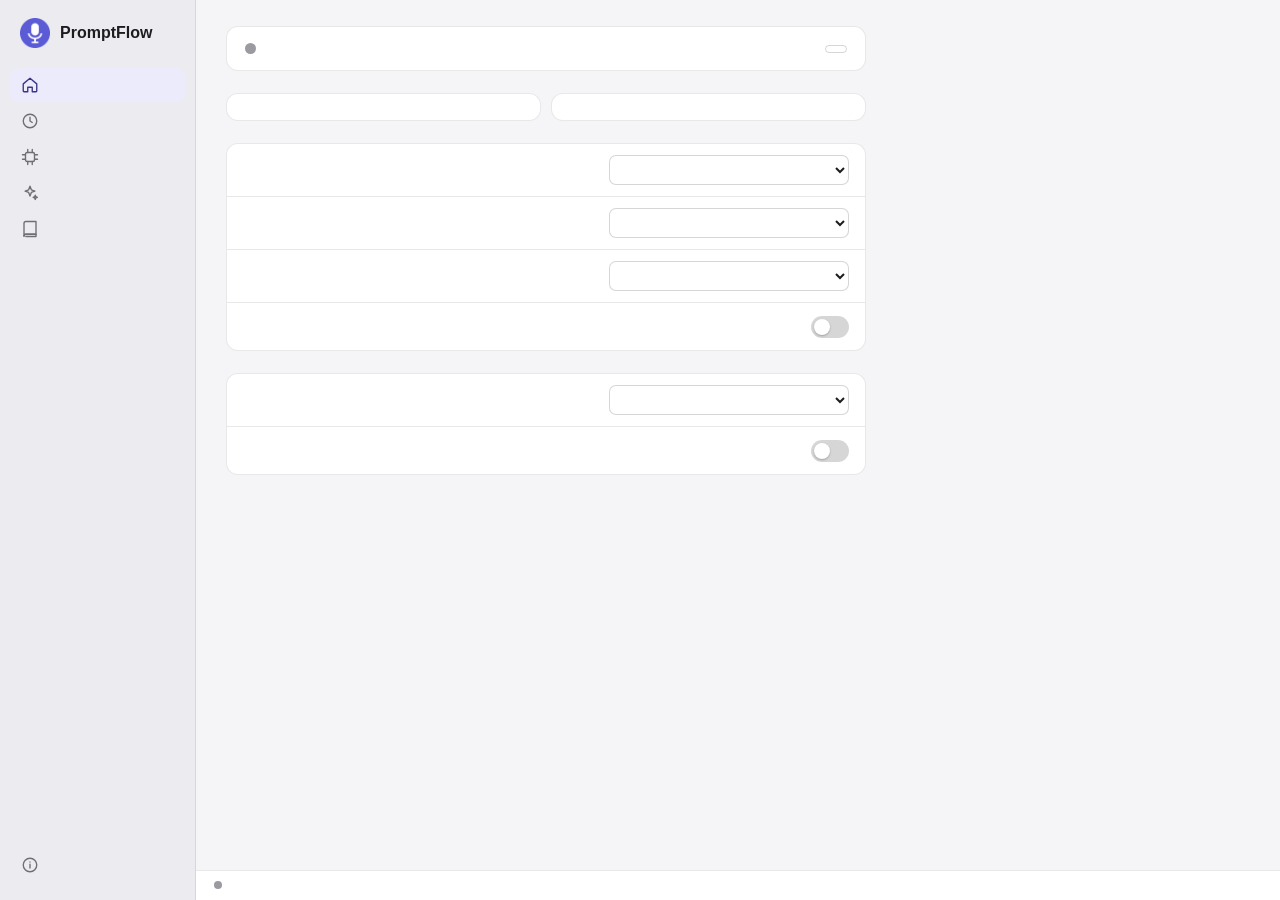
==== commit 786b00f6: "Rust: pick a cloud provider and save its API key on the AI page; Prompt mode removed from the window" ====
--- a/rust/ui/index.html
+++ b/rust/ui/index.html
@@ -56,7 +56,6 @@
       <div class="section-title" data-i18n="settings.mode"></div>
       <div class="modes" id="mode">
         <button class="mode" data-value="clean"><strong data-i18n="mode.clean"></strong><span data-i18n="mode.clean.hint"></span></button>
-        <button class="mode" data-value="prompt"><strong data-i18n="mode.prompt"></strong><span data-i18n="mode.prompt.hint"></span></button>
         <button class="mode" data-value="raw"><strong data-i18n="mode.raw"></strong><span data-i18n="mode.raw.hint"></span></button>
       </div>
 
@@ -103,12 +102,39 @@
       <header><h1 data-i18n="nav.ai"></h1><p class="muted" data-i18n="ai.page_hint"></p></header>
       <div class="group">
         <div class="row">
-          <div class="label"><span data-i18n="settings.ai_model"></span><span class="small" id="ai-status"></span></div>
-          <select id="ai-model"></select>
-        </div>
-      </div>
-      <div class="section-title" data-i18n="ai.suggestion"></div>
-      <div class="group" id="ai-box" style="padding: 14px 16px"></div>
+          <span data-i18n="ai.provider"></span>
+          <select id="ai-provider">
+            <option value="ollama" data-i18n="ai.provider.ollama"></option>
+            <option value="anthropic">Anthropic Claude</option>
+            <option value="google">Google Gemini</option>
+            <option value="openai">OpenAI</option>
+          </select>
+        </div>
+      </div>
+      <div id="ai-local">
+        <p class="muted small reason" data-i18n="ai.local_note"></p>
+        <div class="group" style="margin-top: 12px">
+          <div class="row">
+            <div class="label"><span data-i18n="settings.ai_model"></span><span class="small" id="ai-status"></span></div>
+            <select id="ai-model"></select>
+          </div>
+        </div>
+        <div class="section-title" data-i18n="ai.suggestion"></div>
+        <div class="group" id="ai-box" style="padding: 14px 16px"></div>
+      </div>
+      <div id="ai-cloud" hidden>
+        <p class="muted small reason" id="ai-cloud-note"></p>
+        <div class="group" style="margin-top: 12px">
+          <div class="row" id="ai-key-row">
+            <div class="label"><span data-i18n="ai.api_key"></span><span class="small" id="ai-key-status"></span></div>
+            <div class="key-actions" id="ai-key-actions"></div>
+          </div>
+          <div class="row">
+            <span data-i18n="ai.cloud_model"></span>
+            <select id="ai-cloud-model"></select>
+          </div>
+        </div>
+      </div>
     </section>
 
     <!-- Dictionary -->
@@ -150,7 +176,10 @@
   <div class="wizard-foot">
     <button class="btn" id="wizard-back" data-i18n="onboarding.back"></button>
     <div class="steps" id="wizard-dots"></div>
-    <button class="btn primary" id="wizard-next" data-i18n="onboarding.continue"></button>
+    <div class="wizard-actions">
+      <button class="link" id="wizard-skip" data-i18n="onboarding.skip"></button>
+      <button class="btn primary" id="wizard-next" data-i18n="onboarding.continue"></button>
+    </div>
   </div>
 </div>
 
--- a/rust/ui/style.css
+++ b/rust/ui/style.css
@@ -138,7 +138,7 @@
 .key { font-size: 12px; padding: 3px 10px; border-radius: 7px; border: 1px solid var(--line-strong); color: var(--muted); }
 
 /* mode cards */
-.modes { display: grid; grid-template-columns: repeat(3, minmax(0, 1fr)); gap: 10px; }
+.modes { display: grid; grid-template-columns: repeat(2, minmax(0, 1fr)); gap: 10px; }
 .mode {
   border: 1px solid var(--line); background: var(--surface); border-radius: 12px; padding: 12px 14px; text-align: left; cursor: pointer;
 }
@@ -149,6 +149,12 @@
 
 .banner { background: var(--accent-soft); color: var(--accent-text); border-radius: 12px; padding: 12px 16px; margin-bottom: 16px; }
 .banner p { margin-bottom: 8px; }
+
+/* AI page: API key */
+.key-actions { display: flex; gap: 8px; align-items: center; min-width: 0; flex: 0 1 340px; justify-content: flex-end; }
+.key-actions input { flex: 1; min-width: 0; }
+#ai-cloud[hidden], #ai-local[hidden] { display: none; }
+.error-text { color: var(--bad); }
 
 /* history */
 .search { width: 100%; margin-bottom: 12px; }
@@ -201,6 +207,9 @@
   display: flex; align-items: center; justify-content: space-between; gap: 12px; padding: 14px 28px;
   border-top: 1px solid var(--line); background: var(--surface);
 }
+.wizard-actions { display: flex; align-items: center; gap: 16px; }
+.wizard-actions .link { font-size: 13px; }
+.wizard-actions .link[hidden] { display: none; }
 .steps { display: flex; gap: 6px; }
 .steps span { width: 8px; height: 8px; border-radius: 50%; background: var(--line-strong); }
 .steps span.on { background: var(--accent); width: 22px; border-radius: 4px; }
